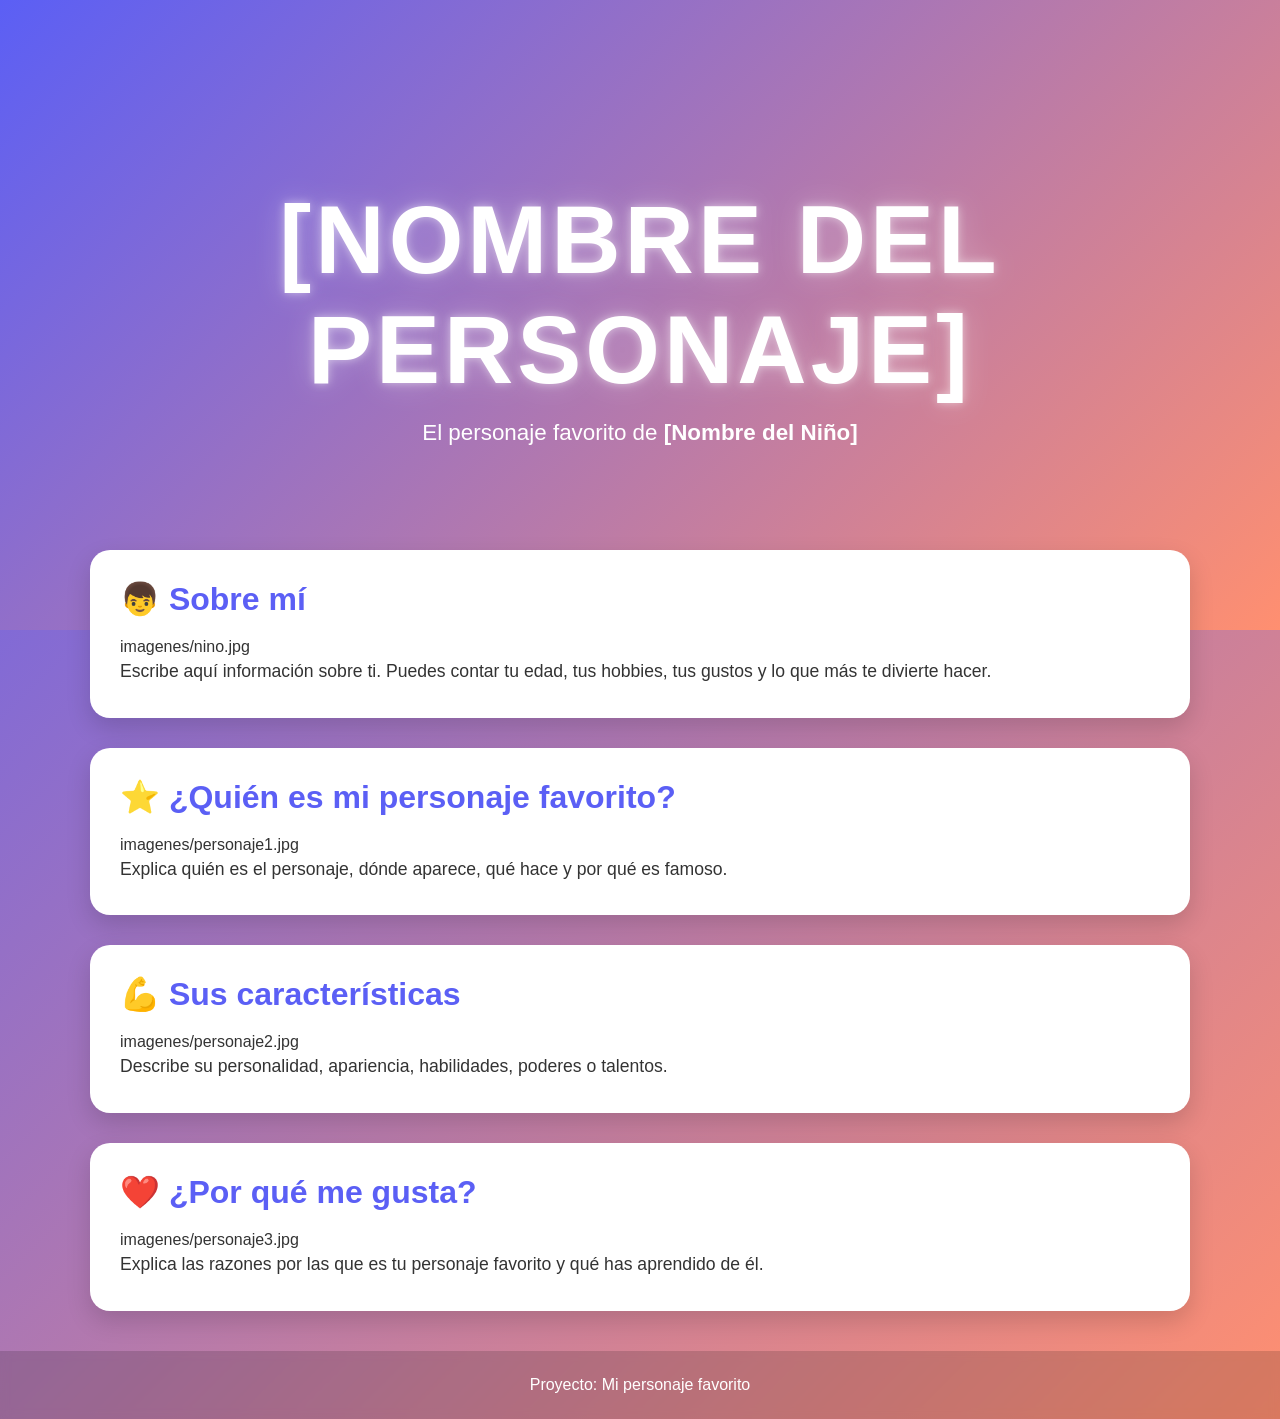
==== docs/personajeFavorito/index.html @ c19e8864 "Automated update" ====
<!DOCTYPE html>
<html lang="es">

<head>
    <meta charset="UTF-8">
    <meta name="viewport" content="width=device-width, initial-scale=1.0">
    <title>[Nombre del Personaje]</title>
    <link rel="stylesheet" href="style.css">
</head>

<body>

    <header class="hero">
        <div class="hero-content">
            <h1>[NOMBRE DEL PERSONAJE]</h1>
            <p>El personaje favorito de <strong>[Nombre del Niño]</strong></p>
        </div>
    </header>

    <main>

        <section class="card">
            <h2>👦 Sobre mí</h2>
            imagenes/nino.jpg

            <p>
                Escribe aquí información sobre ti.
                Puedes contar tu edad, tus hobbies,
                tus gustos y lo que más te divierte hacer.
            </p>
        </section>

        <section class="card">
            <h2>⭐ ¿Quién es mi personaje favorito?</h2>
            imagenes/personaje1.jpg

            <p>
                Explica quién es el personaje, dónde aparece,
                qué hace y por qué es famoso.
            </p>
        </section>

        <section class="card">
            <h2>💪 Sus características</h2>
            imagenes/personaje2.jpg

            <p>
                Describe su personalidad, apariencia,
                habilidades, poderes o talentos.
            </p>
        </section>

        <section class="card">
            <h2>❤️ ¿Por qué me gusta?</h2>
            imagenes/personaje3.jpg

            <p>
                Explica las razones por las que es tu personaje favorito
                y qué has aprendido de él.
            </p>
        </section>

    </main>

    <footer>
        <p>Proyecto: Mi personaje favorito</p>
    </footer>

</body>

</html>
---- docs/personajeFavorito/style.css ----
/*======================================
  PALETA DE COLORES
======================================*/
:root {
    --color-primario: #5b5ff5;
    --color-secundario: #ff8f70;
}

/*======================================
  CONFIGURACIÓN GENERAL
======================================*/
* {
    margin: 0;
    padding: 0;
    box-sizing: border-box;
}

body {
    font-family: "Segoe UI", Arial, sans-serif;

    background: linear-gradient(
        135deg,
        var(--color-primario),
        var(--color-secundario)
    );

    min-height: 100vh;
    color: #333;
}

/*======================================
  HERO
======================================*/
.hero {
    height: 70vh;

    display: flex;
    justify-content: center;
    align-items: center;

    text-align: center;

    background: linear-gradient(
        135deg,
        var(--color-primario),
        var(--color-secundario)
    );

    color: white;
}

.hero-content {
    animation: aparecer 1.5s ease;
}

.hero h1 {
    font-size: clamp(3rem, 8vw, 6rem);
    letter-spacing: 4px;
    text-transform: uppercase;

    text-shadow:
        0 0 10px rgba(255,255,255,.5),
        0 0 30px rgba(255,255,255,.3);

    animation: flotar 3s ease-in-out infinite;
}

.hero p {
    font-size: 1.4rem;
    margin-top: 15px;
}

/*======================================
  CONTENEDOR
======================================*/
main {
    width: 90%;
    max-width: 1100px;

    margin: -80px auto 40px;
}

/*======================================
  TARJETAS
======================================*/
.card {
    background: white;

    margin-bottom: 30px;
    padding: 30px;

    border-radius: 20px;

    box-shadow: 0 10px 25px rgba(0,0,0,.15);

    transition: .3s;
}

.card:hover {
    transform: translateY(-8px);
}

.card h2 {
    color: var(--color-primario);
    margin-bottom: 20px;
    font-size: 2rem;
}

.card img {
    width: 100%;
    max-width: 450px;

    display: block;
    margin: 20px auto;

    border-radius: 15px;

    transition: .4s;
}

.card img:hover {
    transform: scale(1.05);
}

.card p {
    font-size: 1.1rem;
    line-height: 1.8;
}

/*======================================
  FOOTER
======================================*/
footer {
    text-align: center;

    padding: 25px;

    color: white;

    background: rgba(0,0,0,.15);

    backdrop-filter: blur(5px);
}

/*======================================
  ANIMACIONES
======================================*/
@keyframes aparecer {
    from {
        opacity: 0;
        transform: translateY(40px);
    }

    to {
        opacity: 1;
        transform: translateY(0);
    }
}

@keyframes flotar {
    0% {
        transform: translateY(0);
    }

    50% {
        transform: translateY(-10px);
    }

    100% {
        transform: translateY(0);
    }
}

/*======================================
  RESPONSIVE
======================================*/
@media (max-width: 768px) {

    .hero {
        height: 55vh;
    }

    .hero p {
        font-size: 1rem;
    }

    .card {
        padding: 20px;
    }

    .card h2 {
        font-size: 1.5rem;
    }
}
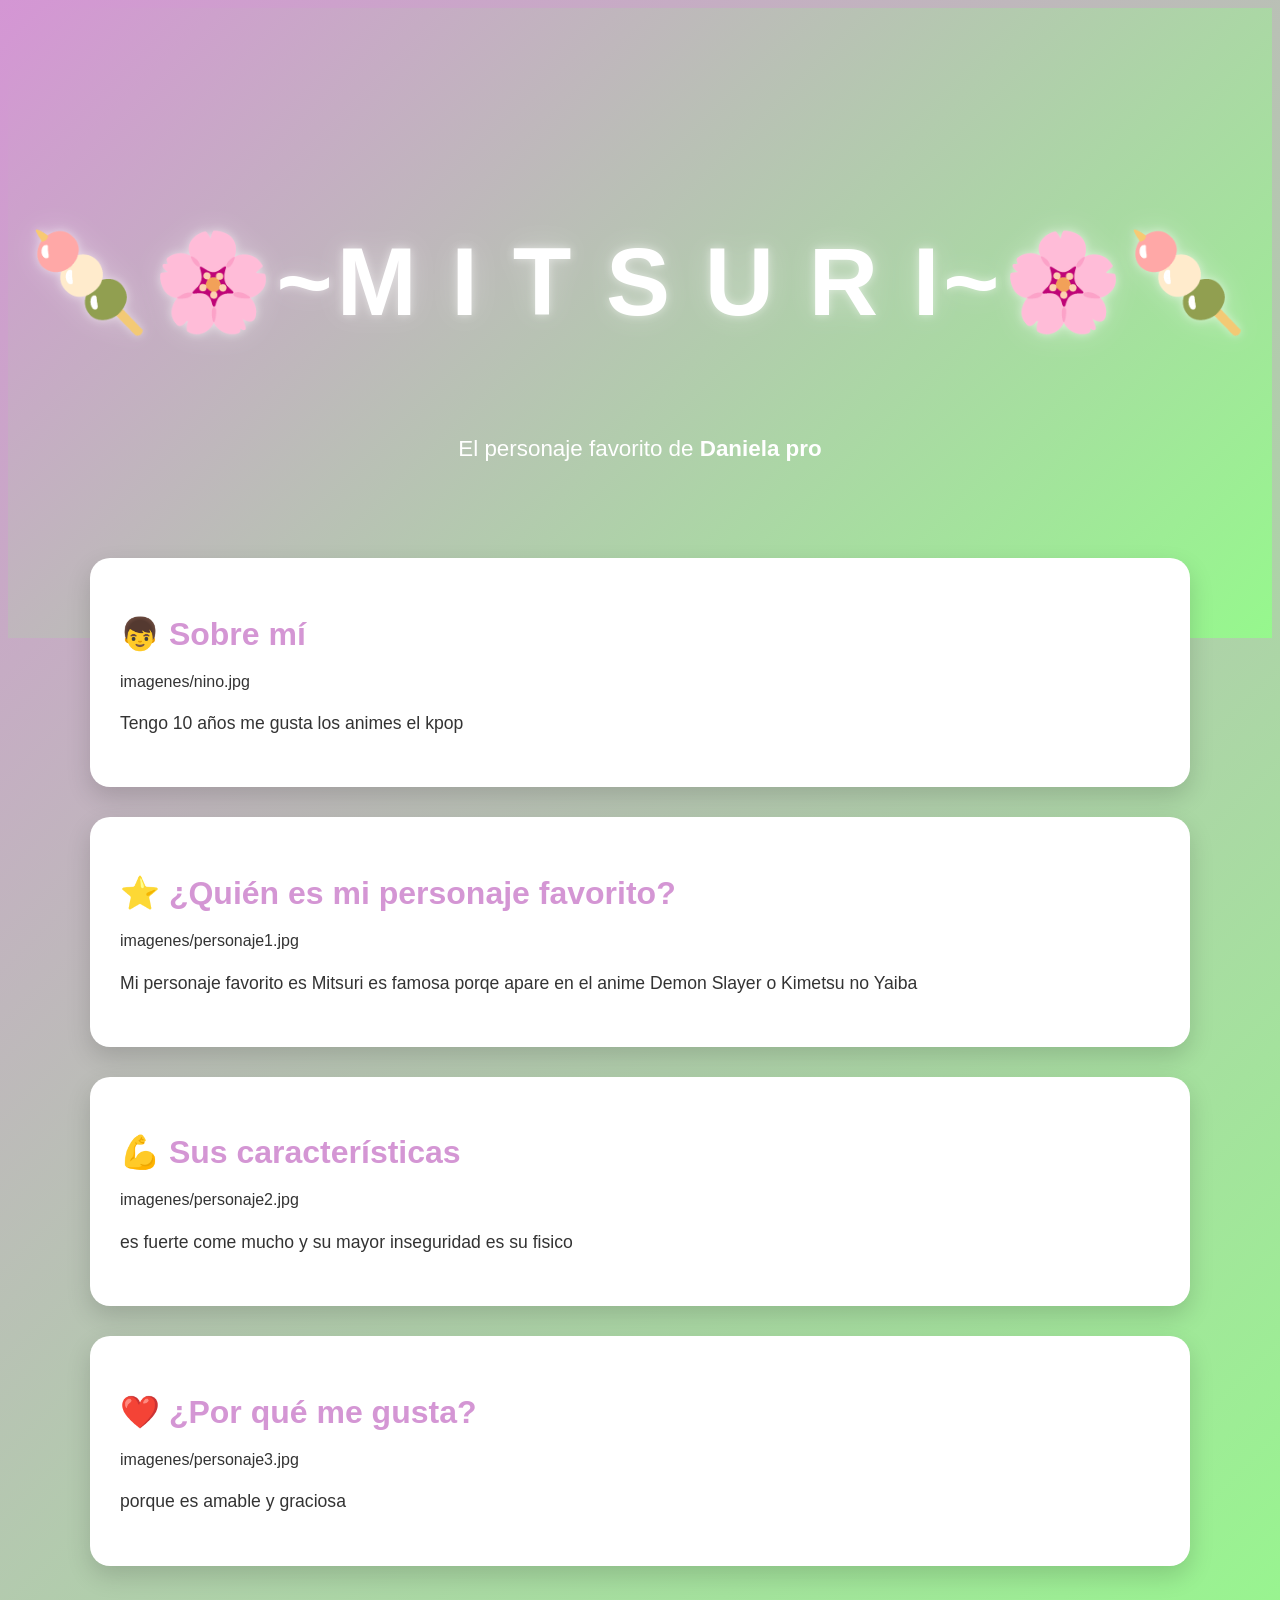
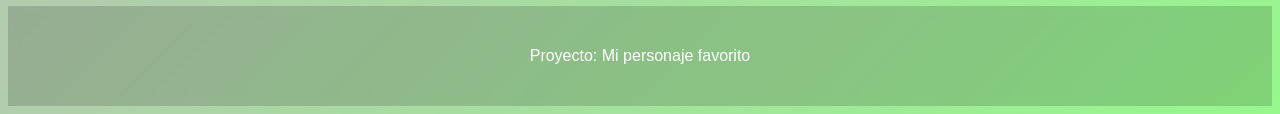
==== commit 7a16a896: "mi personaje favorito" ====
--- a/docs/personajeFavorito/index.html
+++ b/docs/personajeFavorito/index.html
@@ -4,7 +4,7 @@
 <head>
     <meta charset="UTF-8">
     <meta name="viewport" content="width=device-width, initial-scale=1.0">
-    <title>[Nombre del Personaje]</title>
+    <title> Mitsuri </title>
     <link rel="stylesheet" href="style.css">
 </head>
 
@@ -12,8 +12,9 @@
 
     <header class="hero">
         <div class="hero-content">
-            <h1>[NOMBRE DEL PERSONAJE]</h1>
-            <p>El personaje favorito de <strong>[Nombre del Niño]</strong></p>
+            <h1>🍡🌸~M i t s u r i~🌸🍡</h1>
+            <img style="width: 200px;" src="https://imgs.search.brave.com/daG6RzHrn-YF1yzVPLninoqx2ol69nxAe_rT7kDZPCA/rs:fit:860:0:0:0/g:ce/aHR0cHM6Ly9wcmV2/aWV3LnJlZGQuaXQv/d2hhdC1kby15b3Ut/dGhpbmstb2YtbWl0/c3VyaS1rYW5yb2pp/LXYwLTAycnJjNjl4/dzZxZTEuanBlZz93/aWR0aD02NDcmZm9y/bWF0PXBqcGcmYXV0/bz13ZWJwJnM9YzZk/M2IwZGY0MzI4ODNl/MDk4ZDkxMzYyMjVl/Nzk4ZjBjMTNkNTY3/Zg" alt="">
+            <p>El personaje favorito de <strong> Daniela pro</strong></p>
         </div>
     </header>
 
@@ -24,9 +25,8 @@
             imagenes/nino.jpg
 
             <p>
-                Escribe aquí información sobre ti.
-                Puedes contar tu edad, tus hobbies,
-                tus gustos y lo que más te divierte hacer.
+            Tengo 10 años me gusta los animes el kpop
+                
             </p>
         </section>
 
@@ -35,8 +35,7 @@
             imagenes/personaje1.jpg
 
             <p>
-                Explica quién es el personaje, dónde aparece,
-                qué hace y por qué es famoso.
+                Mi personaje favorito es Mitsuri es famosa porqe apare en el anime Demon Slayer o Kimetsu no Yaiba
             </p>
         </section>
 
@@ -44,9 +43,7 @@
             <h2>💪 Sus características</h2>
             imagenes/personaje2.jpg
 
-            <p>
-                Describe su personalidad, apariencia,
-                habilidades, poderes o talentos.
+            <p>es fuerte come mucho y su mayor inseguridad es su fisico
             </p>
         </section>
 
@@ -55,8 +52,7 @@
             imagenes/personaje3.jpg
 
             <p>
-                Explica las razones por las que es tu personaje favorito
-                y qué has aprendido de él.
+                porque es amable y graciosa
             </p>
         </section>
 
--- a/docs/personajeFavorito/style.css
+++ b/docs/personajeFavorito/style.css
@@ -2,9 +2,9 @@
   PALETA DE COLORES
 ======================================*/
 :root {
-    --color-primario: #5b5ff5;
-    --color-secundario: #ff8f70;
-}
+    --color-primario: #d496d4;
+    --color-secundario: #96f88d;
+}     terciario rgb
 
 /*======================================
   CONFIGURACIÓN GENERAL
